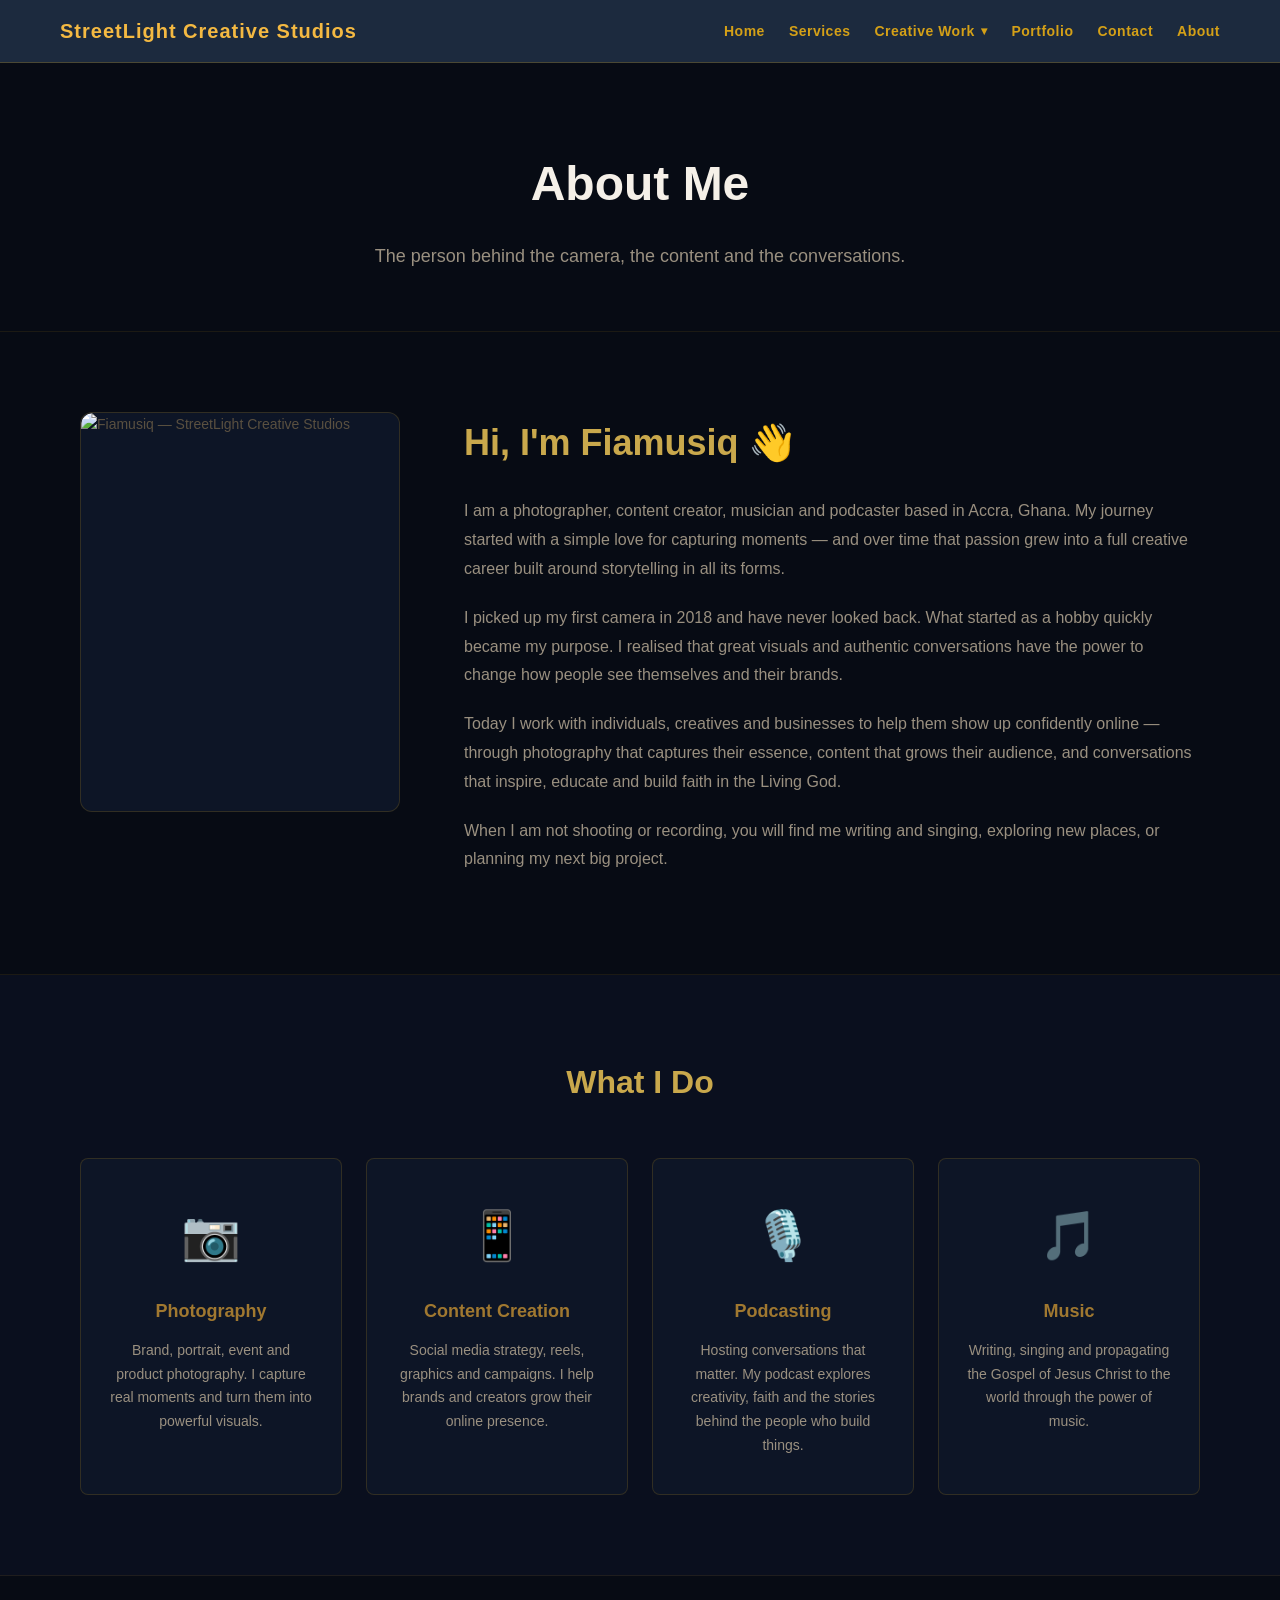
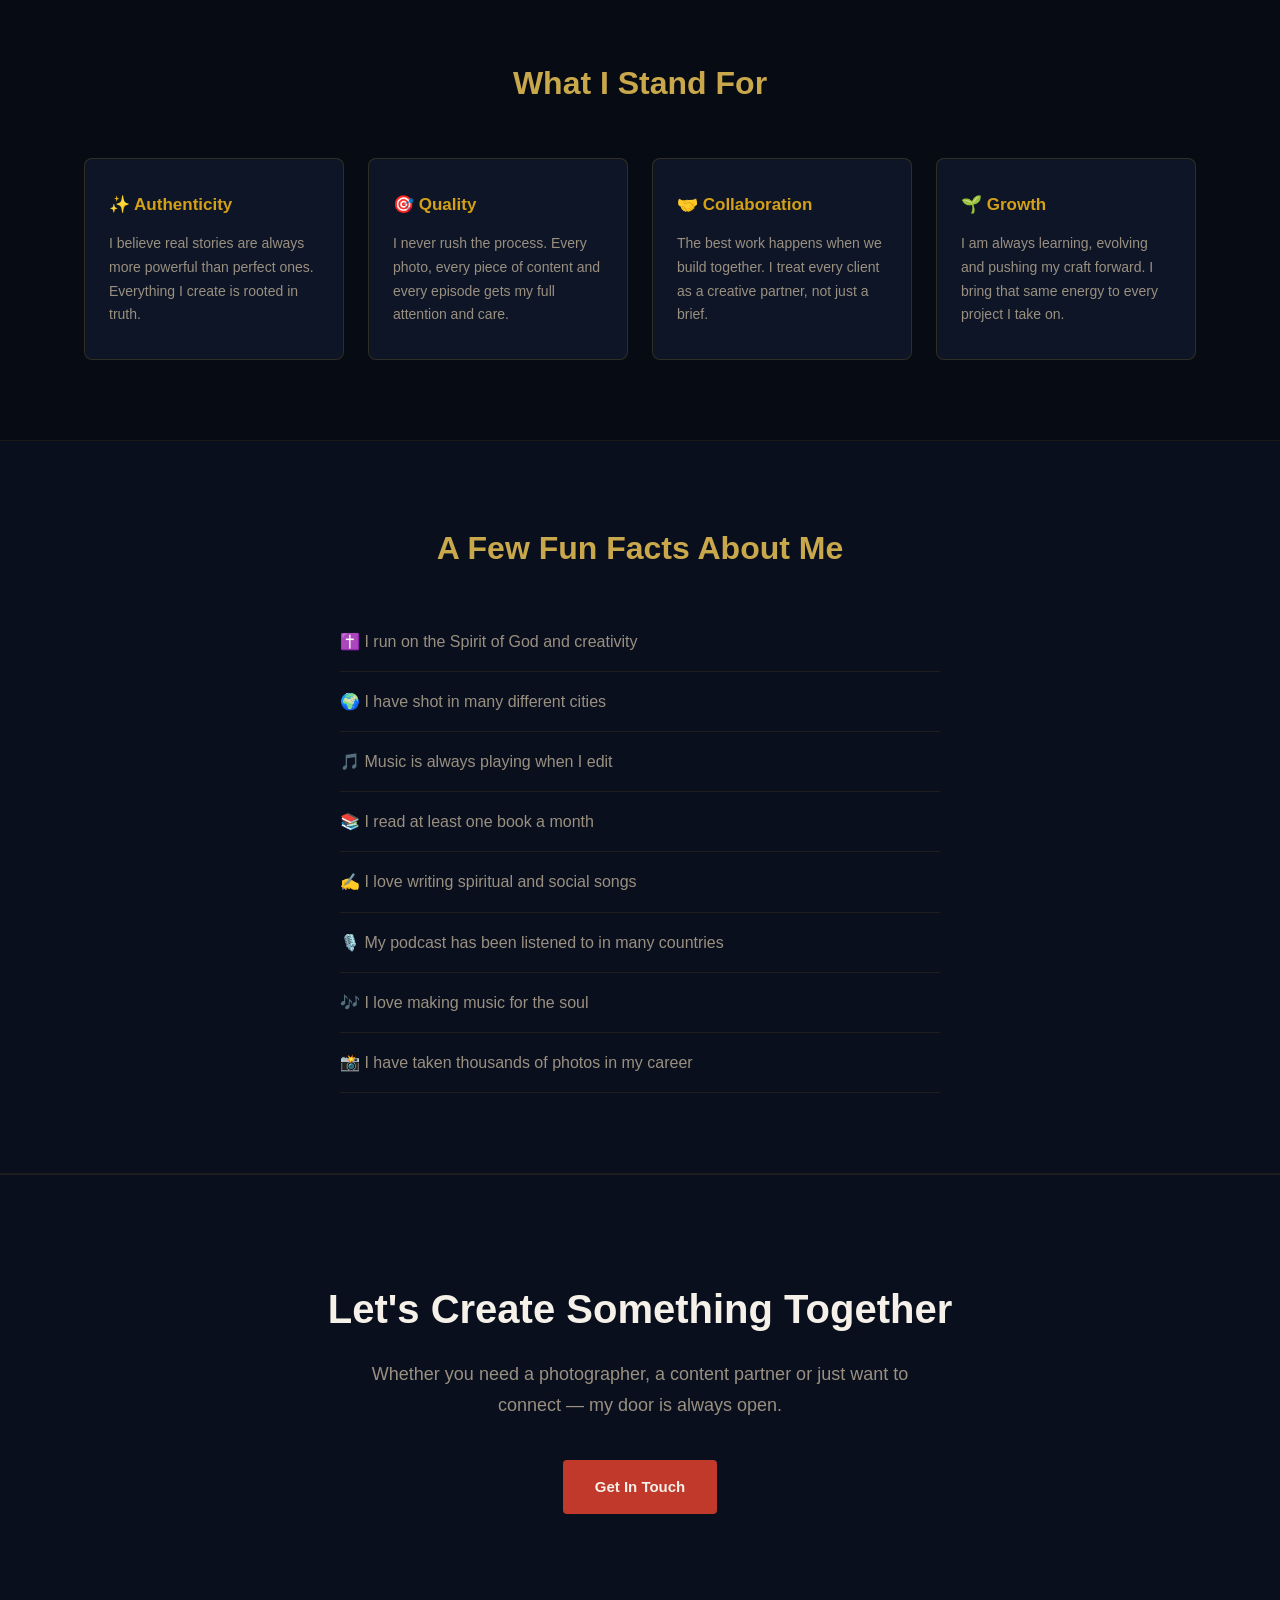
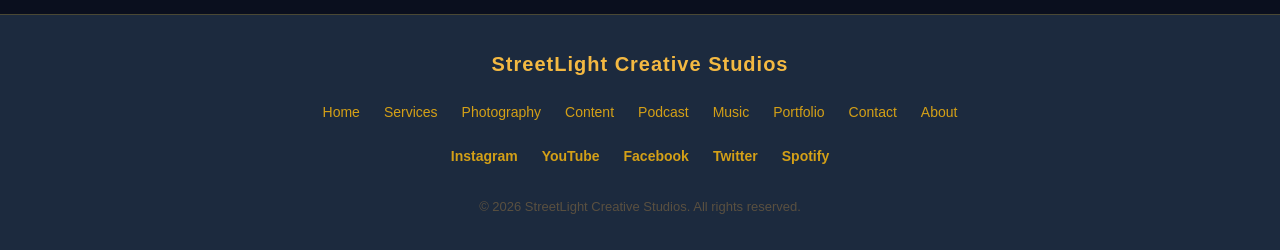
==== about.html @ d7579eda "Switch to text logo and fix footer size" ====
<!DOCTYPE html>
<html lang="en">

  <head>
    <meta charset="UTF-8">
    <meta name="viewport" content="width=device-width, initial-scale=1.0">
    <link rel="icon" type="image/x-icon" href="favicon.ico">

    <!-- PRIMARY SEO -->
    <title>About Fiamusiq | Photographer · Creator · Musician · Podcaster — Accra, Ghana</title>
    <meta name="description" content="Meet Fiamusiq — a photographer, content creator, musician and podcaster based in Accra, Ghana. Driven by faith, creativity and a passion for telling powerful stories through visuals and conversations.">
    <meta name="keywords" content="Fiamusiq, photographer Ghana, content creator Accra, Christian musician Ghana, podcaster Accra, about Fiamusiq, StreetLight Creative Studios">
    <meta name="author" content="StreetLight Creative Studios">
    <meta name="robots" content="index, follow">
    <link rel="canonical" href="https://theperfecteyestudios-blip.github.io/my-website/about.html">

    <!-- OPEN GRAPH -->
    <meta property="og:type" content="profile">
    <meta property="og:title" content="About Fiamusiq | Photographer · Creator · Musician · Podcaster">
    <meta property="og:description" content="Photographer, content creator, musician and podcaster based in Accra, Ghana. Driven by faith and a love for storytelling.">
    <meta property="og:image" content="https://theperfecteyestudios-blip.github.io/my-website/images/og-image.jpg">
    <meta property="og:url" content="https://theperfecteyestudios-blip.github.io/my-website/about.html">
    <meta property="og:site_name" content="StreetLight Creative Studios">

    <!-- TWITTER CARD -->
    <meta name="twitter:card" content="summary_large_image">
    <meta name="twitter:title" content="About Fiamusiq | Photographer · Creator · Musician · Podcaster">
    <meta name="twitter:description" content="Photographer, content creator, musician and podcaster based in Accra, Ghana.">
    <meta name="twitter:image" content="https://theperfecteyestudios-blip.github.io/my-website/images/og-image.jpg">

    <link rel="stylesheet" href="css/style.css">
  </head>

  <body>

    <!-- NAVBAR -->
    <nav class="navbar">
      <div class="nav-logo">
  <a href="index.html">StreetLight Creative Studios</a>
      </div>
      <ul class="nav-links">
        <li><a href="index.html">Home</a></li>
        <li><a href="services.html">Services</a></li>

        <!-- DROPDOWN -->
        <li class="dropdown">
          <button class="dropdown-toggle">Creative Work</button>
          <ul class="dropdown-menu">
            <li><a href="photography.html">Photography</a></li>
            <li><a href="content.html">Content</a></li>
            <li><a href="podcast.html">Podcast</a></li>
            <li><a href="music.html">Music</a></li>
          </ul>
        </li>

        <li><a href="portfolio.html">Portfolio</a></li>
        <li><a href="contact.html">Contact</a></li>
        <li><a href="about.html">About</a></li>
      </ul>
    </nav>

    <!-- PAGE HEADER -->
    <section class="page-header">
      <h1>About Me</h1>
      <p>The person behind the camera, the content and the conversations.</p>
    </section>

    <!-- MY STORY -->
    <section class="about-story">
      <div class="about-image">
        <img src="images/profile.jpg" alt="Fiamusiq — StreetLight Creative Studios">
      </div>
      <div class="about-text">
        <h2>Hi, I'm Fiamusiq 👋</h2>
        <p>I am a photographer, content creator, musician and podcaster based in Accra, Ghana. My journey started with a simple love for capturing moments — and over time that passion grew into a full creative career built around storytelling in all its forms.</p>
        <p>I picked up my first camera in 2018 and have never looked back. What started as a hobby quickly became my purpose. I realised that great visuals and authentic conversations have the power to change how people see themselves and their brands.</p>
        <p>Today I work with individuals, creatives and businesses to help them show up confidently online — through photography that captures their essence, content that grows their audience, and conversations that inspire, educate and build faith in the Living God.</p>
        <p>When I am not shooting or recording, you will find me writing and singing, exploring new places, or planning my next big project.</p>
      </div>
    </section>

    <!-- WHAT I DO -->
    <section class="about-skills">
      <h2>What I Do</h2>
      <div class="skills-grid">

        <div class="skill-card">
          <div class="skill-icon">📷</div>
          <h3>Photography</h3>
          <p>Brand, portrait, event and product photography. I capture real moments and turn them into powerful visuals.</p>
        </div>

        <div class="skill-card">
          <div class="skill-icon">📱</div>
          <h3>Content Creation</h3>
          <p>Social media strategy, reels, graphics and campaigns. I help brands and creators grow their online presence.</p>
        </div>

        <div class="skill-card">
          <div class="skill-icon">🎙️</div>
          <h3>Podcasting</h3>
          <p>Hosting conversations that matter. My podcast explores creativity, faith and the stories behind the people who build things.</p>
        </div>

        <div class="skill-card">
          <div class="skill-icon">🎵</div>
          <h3>Music</h3>
          <p>Writing, singing and propagating the Gospel of Jesus Christ to the world through the power of music.</p>
        </div>

      </div>
    </section>

    <!-- MY VALUES -->
    <section class="about-values">
      <h2>What I Stand For</h2>
      <div class="values-grid">

        <div class="value-card">
          <h3>✨ Authenticity</h3>
          <p>I believe real stories are always more powerful than perfect ones. Everything I create is rooted in truth.</p>
        </div>

        <div class="value-card">
          <h3>🎯 Quality</h3>
          <p>I never rush the process. Every photo, every piece of content and every episode gets my full attention and care.</p>
        </div>

        <div class="value-card">
          <h3>🤝 Collaboration</h3>
          <p>The best work happens when we build together. I treat every client as a creative partner, not just a brief.</p>
        </div>

        <div class="value-card">
          <h3>🌱 Growth</h3>
          <p>I am always learning, evolving and pushing my craft forward. I bring that same energy to every project I take on.</p>
        </div>

      </div>
    </section>

    <!-- FUN FACTS -->
    <section class="fun-facts">
      <h2>A Few Fun Facts About Me</h2>
      <ul class="facts-list">
        <li>✝️ I run on the Spirit of God and creativity</li>
        <li>🌍 I have shot in many different cities</li>
        <li>🎵 Music is always playing when I edit</li>
        <li>📚 I read at least one book a month</li>
        <li>✍️ I love writing spiritual and social songs</li>
        <li>🎙️ My podcast has been listened to in many countries</li>
        <li>🎶 I love making music for the soul</li>
        <li>📸 I have taken thousands of photos in my career</li>
      </ul>
    </section>

    <!-- CALL TO ACTION -->
    <section class="cta-section">
      <h2>Let's Create Something Together</h2>
      <p>Whether you need a photographer, a content partner or just want to connect — my door is always open.</p>
      <a href="contact.html" class="btn">Get In Touch</a>
    </section>

    <!-- FOOTER -->
    <footer class="footer">
     <div class="footer-logo">
  StreetLight Creative Studios
     </div>
      <div class="footer-links">
        <a href="index.html">Home</a>
        <a href="services.html">Services</a>
        <a href="photography.html">Photography</a>
        <a href="content.html">Content</a>
        <a href="podcast.html">Podcast</a>
        <a href="music.html">Music</a>
        <a href="portfolio.html">Portfolio</a>
        <a href="contact.html">Contact</a>
        <a href="about.html">About</a>
      </div>
      <div class="social-links">
        <a href="#">Instagram</a>
        <a href="#">YouTube</a>
        <a href="#">Facebook</a>
        <a href="#">Twitter</a>
        <a href="#">Spotify</a>
      </div>
      <p>© 2026 StreetLight Creative Studios. All rights reserved.</p>
    </footer>

    <script src="js/script.js"></script>

  </body>

</html>
---- css/style.css ----
/* ================================
   GLOBAL RESET & BASE STYLES
================================ */

* {
  margin: 0;
  padding: 0;
  box-sizing: border-box;
}

html {
  scroll-behavior: smooth;
}

body {
  background-color: #070b14;
  color: #f5f0e8;
  font-family: 'Segoe UI', Tahoma, Geneva, Verdana, sans-serif;
  line-height: 1.7;
}

a {
  text-decoration: none;
  color: inherit;
}

ul {
  list-style: none;
}

img {
  max-width: 100%;
  display: block;
}


/* ================================
   BUTTONS
================================ */

.btn {
  display: inline-block;
  background-color: #c0392b;
  color: #f5f0e8;
  padding: 14px 32px;
  border-radius: 4px;
  font-weight: 700;
  font-size: 15px;
  border: none;
  cursor: pointer;
  transition: background-color 0.3s ease, transform 0.2s ease;
}

.btn:hover {
  background-color: #a93226;
  transform: translateY(-2px);
}

.btn-small {
  display: inline-block;
  color: #d4a017;
  font-weight: 600;
  font-size: 14px;
  border-bottom: 1px solid #d4a017;
  padding-bottom: 2px;
  transition: color 0.3s ease;
}

.btn-small:hover {
  color: #8b6914;
}


/* ================================
   NAVBAR
   — lighter background so logo
     with white bg is less jarring
     until transparent version ready
================================ */

.navbar {
  display: flex;
  justify-content: space-between;
  align-items: center;
  padding: 14px 60px;
  background-color: #1c2a3e;
  border-bottom: 1px solid rgba(212, 160, 23, 0.25);
  position: sticky;
  top: 0;
  z-index: 100;
}

.nav-logo {
  flex-shrink: 0;
}

.nav-logo a {
  display: flex;
  align-items: center;
  font-size: 20px;
  font-weight: 800;
  color: #f4b942;
  letter-spacing: 1px;
  white-space: nowrap;
}

.nav-logo img {
  height: 48px;
  width: auto;
  max-width: 200px;
  display: block;
  object-fit: contain;
}

.nav-links {
  display: flex;
  align-items: center;
  gap: 24px;
  margin-left: auto;
  list-style: none;
}

.nav-links > li > a {
  font-size: 14px;
  color: #d4a017;
  font-weight: 700;
  letter-spacing: 0.5px;
  transition: color 0.3s ease;
  white-space: nowrap;
}

.nav-links > li > a:hover {
  color: #f4b942;
}


/* ================================
   DROPDOWN MENU
================================ */

.dropdown {
  position: relative;
}

.dropdown-toggle {
  font-size: 14px;
  color: #d4a017;
  font-weight: 700;
  letter-spacing: 0.5px;
  cursor: pointer;
  transition: color 0.3s ease;
  display: flex;
  align-items: center;
  gap: 6px;
  background: none;
  border: none;
  padding: 0;
  font-family: inherit;
  white-space: nowrap;
}

.dropdown-toggle::after {
  content: '▾';
  font-size: 12px;
  transition: transform 0.3s ease;
}

.dropdown:hover .dropdown-toggle,
.dropdown.open .dropdown-toggle {
  color: #f4b942;
}

.dropdown.open .dropdown-toggle::after {
  transform: rotate(180deg);
}

.dropdown-menu {
  display: none;
  position: absolute;
  top: calc(100% + 16px);
  left: 0;
  background-color: #1c2a3e;
  border: 1px solid rgba(212, 160, 23, 0.25);
  border-radius: 6px;
  min-width: 200px;
  padding: 8px 0;
  z-index: 200;
  box-shadow: 0 8px 32px rgba(0, 0, 0, 0.5);
}

.dropdown.open .dropdown-menu {
  display: block;
}

.dropdown-menu li a {
  display: block;
  padding: 12px 20px;
  font-size: 14px;
  color: #d4a017;
  font-weight: 500;
  transition: background-color 0.2s ease, color 0.2s ease;
  border-bottom: 1px solid rgba(212, 160, 23, 0.08);
}

.dropdown-menu li:last-child a {
  border-bottom: none;
}

.dropdown-menu li a:hover {
  background-color: rgba(212, 160, 23, 0.10);
  color: #f4b942;
}


/* ================================
   PAGE HEADER (inner pages)
================================ */

.page-header {
  background-color: #070b14;
  text-align: center;
  padding: 80px 80px 60px;
  border-bottom: 1px solid rgba(212, 160, 23, 0.10);
}

.page-header h1 {
  font-size: 48px;
  font-weight: 800;
  margin-bottom: 16px;
  color: #f5f0e8;
}

.page-header p {
  font-size: 18px;
  color: #9a9080;
  max-width: 600px;
  margin: 0 auto;
}


/* ================================
   HERO SECTION
================================ */

.hero {
  min-height: 90vh;
  display: flex;
  flex-direction: column;
  justify-content: center;
  align-items: center;
  text-align: center;
  padding: 80px;
  background-color: #070b14;
  background-image:
    linear-gradient(
      rgba(7, 11, 20, 0.35),
      rgba(7, 11, 20, 0.35)
    ),
    url('../images/hero-bg.jpg');
  background-size: cover;
  background-position: center center;
  background-repeat: no-repeat;
}

.hero h1 {
  font-size: 58px;
  font-weight: 800;
  line-height: 1.2;
  margin-bottom: 24px;
  max-width: 800px;
  color: #f5f0e8;
  text-shadow: 0 2px 12px rgba(0, 0, 0, 0.8),
               0 4px 24px rgba(0, 0, 0, 0.6);
}

.hero-sub {
  font-size: 18px;
  color: #8d7f5f;
  letter-spacing: 3px;
  margin-bottom: 16px;
  text-transform: uppercase;
  text-shadow: 0 2px 8px rgba(0, 0, 0, 0.9);
}

.hero-tagline {
  font-size: 15px;
  color: #f4b942;
  letter-spacing: 4px;
  text-transform: uppercase;
  margin-bottom: 32px;
  font-weight: 600;
  opacity: 0.85;
  text-shadow: 0 2px 8px rgba(0, 0, 0, 0.9);
}

/* ================================
   INTRO SECTION
================================ */

.intro {
  text-align: center;
  padding: 80px;
  max-width: 800px;
  margin: 0 auto;
}

.intro h2 {
  font-size: 36px;
  font-weight: 700;
  margin-bottom: 20px;
  color: #c9a84c;
}

.intro p {
  font-size: 18px;
  color: #9a9080;
  line-height: 1.8;
}


/* ================================
   SERVICES HIGHLIGHT
================================ */

.services-highlight {
  padding: 80px;
  background-color: #070b14;
}

.services-highlight h2 {
  font-size: 36px;
  font-weight: 700;
  text-align: center;
  margin-bottom: 48px;
  color: #c9a84c;
}

.cards {
  display: flex;
  gap: 24px;
  justify-content: center;
  flex-wrap: wrap;
}

.card {
  background-color: #0d1526;
  border: 1px solid rgba(212, 160, 23, 0.18);
  border-radius: 8px;
  padding: 36px 28px;
  flex: 1;
  min-width: 220px;
  max-width: 280px;
  transition: border-color 0.3s ease,
              background-color 0.3s ease,
              transform 0.3s ease;
}

.card:hover {
  border-color: rgba(212, 160, 23, 0.45);
  background-color: #111d35;
  transform: translateY(-4px);
}

.card h3 {
  font-size: 18px;
  font-weight: 700;
  margin-bottom: 14px;
  color: #d4a017;
}

.card p {
  color: #9a9080;
  font-size: 14px;
  margin-bottom: 20px;
  line-height: 1.7;
}

.card a {
  color: #d4a017;
  font-weight: 600;
  font-size: 14px;
  border-bottom: 1px solid #d4a017;
  transition: color 0.3s ease;
}

.card a:hover {
  color: #8b6914;
}


/* ================================
   PORTFOLIO TEASER (Homepage)
================================ */

.portfolio-teaser {
  padding: 80px;
  text-align: center;
  background-color: #070b14;
}

.portfolio-teaser h2 {
  font-size: 36px;
  font-weight: 700;
  margin-bottom: 16px;
  color: #c9a84c;
}

.portfolio-teaser p {
  color: #9a9080;
  margin-bottom: 40px;
}


/* ================================
   PHOTO GRID & PHOTO CARDS
================================ */

.photo-grid {
  display: flex;
  gap: 20px;
  justify-content: center;
  flex-wrap: wrap;
  margin-bottom: 40px;
}

.photo-card {
  flex: 1;
  min-width: 240px;
  max-width: 340px;
  overflow: hidden;
  border-radius: 8px;
  background-color: #0d1526;
  text-align: center;
}

.photo-card img {
  width: 100%;
  height: 280px;
  object-fit: cover;
  object-position: center 20%;
  border-radius: 8px;
  display: block;
  border: 1px solid rgba(212, 160, 23, 0.18);
  transition: transform 0.4s ease,
              opacity 0.3s ease,
              border-color 0.3s ease;
}

.photo-card img:hover {
  transform: scale(1.04);
  opacity: 0.88;
  border-color: rgba(212, 160, 23, 0.50);
  cursor: pointer;
}

.photo-card p {
  font-size: 13px;
  color: #9a9080;
  margin-top: 10px;
  margin-bottom: 0;
  padding: 0 8px 12px;
}

.photo-placeholder {
  background-color: #0d1526;
  border: 1px solid rgba(212, 160, 23, 0.18);
  border-radius: 8px;
  width: 100%;
  height: 280px;
  display: flex;
  align-items: center;
  justify-content: center;
  color: #5a5040;
  font-size: 14px;
}


/* ================================
   PODCAST TEASER (Homepage)
================================ */

.podcast-teaser {
  background-color: #070b14;
  text-align: center;
  padding: 80px;
  border-top: 1px solid rgba(212, 160, 23, 0.10);
  border-bottom: 1px solid rgba(212, 160, 23, 0.10);
}

.podcast-teaser h2 {
  font-size: 36px;
  font-weight: 700;
  margin-bottom: 16px;
  color: #c9a84c;
}

.podcast-teaser p {
  color: #9a9080;
  font-size: 18px;
  margin-bottom: 36px;
  max-width: 600px;
  margin-left: auto;
  margin-right: auto;
}


/* ================================
   SERVICES PAGE
================================ */

.service-block {
  display: flex;
  gap: 48px;
  align-items: flex-start;
  padding: 64px 80px;
  border-bottom: 1px solid rgba(212, 160, 23, 0.10);
  background-color: #070b14;
}

.service-icon {
  font-size: 64px;
  min-width: 80px;
}

.service-content h2 {
  font-size: 32px;
  font-weight: 700;
  margin-bottom: 16px;
  color: #c9a84c;
}

.service-content p {
  color: #9a9080;
  font-size: 16px;
  margin-bottom: 24px;
  max-width: 600px;
  line-height: 1.8;
}

.service-content h3 {
  font-size: 16px;
  font-weight: 700;
  color: #8b6914;
  margin-bottom: 12px;
  text-transform: uppercase;
  letter-spacing: 1px;
}

.service-content ul {
  list-style: none;
  margin-bottom: 32px;
}

.service-content ul li {
  color: #9a9080;
  padding: 8px 0;
  border-bottom: 1px solid rgba(212, 160, 23, 0.10);
  font-size: 15px;
}

.service-content ul li::before {
  content: "→ ";
  color: #d4a017;
}


/* ================================
   PORTFOLIO PAGE
================================ */

.portfolio-filter {
  display: flex;
  justify-content: center;
  gap: 16px;
  padding: 40px 80px;
  background-color: #070b14;
  border-bottom: 1px solid rgba(212, 160, 23, 0.10);
  flex-wrap: wrap;
}

.filter-btn {
  background: none;
  border: 1px solid rgba(212, 160, 23, 0.18);
  color: #9a9080;
  padding: 10px 24px;
  border-radius: 4px;
  cursor: pointer;
  font-size: 14px;
  font-weight: 500;
  transition: all 0.3s ease;
}

.filter-btn:hover,
.filter-btn.active {
  border-color: rgba(212, 160, 23, 0.45);
  color: #d4a017;
  background-color: rgba(212, 160, 23, 0.08);
}

.portfolio-section {
  padding: 64px 80px;
  border-bottom: 1px solid rgba(212, 160, 23, 0.10);
  background-color: #070b14;
}

.portfolio-section h2 {
  font-size: 28px;
  font-weight: 700;
  margin-bottom: 12px;
  color: #c9a84c;
}

.portfolio-section > p {
  color: #9a9080;
  margin-bottom: 36px;
}

.content-grid,
.video-grid {
  display: flex;
  gap: 28px;
  flex-wrap: wrap;
}

.content-card,
.video-card {
  flex: 1;
  min-width: 240px;
  background-color: #0d1526;
  border: 1px solid rgba(212, 160, 23, 0.18);
  border-radius: 8px;
  padding: 24px;
  transition: border-color 0.3s ease, background-color 0.3s ease;
}

.content-card:hover,
.video-card:hover {
  border-color: rgba(212, 160, 23, 0.45);
  background-color: #111d35;
}

.content-card img,
.video-card img {
  width: 100%;
  height: 200px;
  object-fit: cover;
  object-position: center;
  border-radius: 6px;
  display: block;
  cursor: pointer;
  transition: transform 0.4s ease, opacity 0.4s ease;
}

.content-card img:hover,
.video-card img:hover {
  transform: scale(1.03);
  opacity: 0.85;
}

.content-card h3,
.video-card h3 {
  font-size: 18px;
  font-weight: 700;
  margin: 16px 0 8px;
  color: #d4a017;
}

.content-card p,
.video-card p {
  color: #9a9080;
  font-size: 14px;
}


/* ================================
   PODCAST PAGE
================================ */

.podcast-header {
  display: flex;
  align-items: center;
  gap: 48px;
  text-align: left;
  padding: 80px;
  background-color: #070b14;
}

.podcast-cover {
  background-color: #0d1526;
  border: 1px solid rgba(212, 160, 23, 0.18);
  border-radius: 12px;
  width: 200px;
  height: 200px;
  min-width: 200px;
  display: flex;
  align-items: center;
  justify-content: center;
  color: #5a5040;
  font-size: 13px;
  overflow: hidden;
}

.podcast-cover img {
  width: 100%;
  height: 100%;
  object-fit: cover;
  border-radius: 12px;
  display: block;
}

.podcast-header-text h1 {
  font-size: 42px;
  font-weight: 800;
  margin-bottom: 12px;
  color: #f5f0e8;
}

.podcast-meta {
  color: #8b6914;
  font-size: 14px;
  margin-bottom: 28px;
}

.about-show {
  padding: 64px 80px;
  border-bottom: 1px solid rgba(212, 160, 23, 0.10);
  background-color: #070b14;
}

.about-show h2 {
  font-size: 28px;
  font-weight: 700;
  margin-bottom: 20px;
  color: #c9a84c;
}

.about-show p {
  color: #9a9080;
  font-size: 16px;
  line-height: 1.8;
  margin-bottom: 16px;
  max-width: 800px;
}

.episodes-section {
  padding: 64px 80px;
  border-bottom: 1px solid rgba(212, 160, 23, 0.10);
  background-color: #070b14;
}

.episodes-section h2 {
  font-size: 28px;
  font-weight: 700;
  margin-bottom: 36px;
  color: #c9a84c;
}

.episode-card {
  display: flex;
  gap: 32px;
  align-items: flex-start;
  padding: 32px 0;
  border-bottom: 1px solid rgba(212, 160, 23, 0.10);
}

.episode-number {
  font-size: 13px;
  font-weight: 700;
  color: #d4a017;
  letter-spacing: 2px;
  min-width: 48px;
  padding-top: 4px;
}

.episode-info h3 {
  font-size: 20px;
  font-weight: 700;
  margin-bottom: 10px;
  color: #f5f0e8;
}

.episode-info p {
  color: #9a9080;
  font-size: 15px;
  margin-bottom: 16px;
  max-width: 600px;
}

.episode-meta {
  display: flex;
  gap: 24px;
  margin-bottom: 16px;
  flex-wrap: wrap;
}

.episode-meta span {
  font-size: 13px;
  color: #9a9080;
}

.listen-section {
  padding: 64px 80px;
  text-align: center;
  border-bottom: 1px solid rgba(212, 160, 23, 0.10);
  background-color: #070b14;
}

.listen-section h2 {
  font-size: 28px;
  font-weight: 700;
  margin-bottom: 12px;
  color: #c9a84c;
}

.listen-section p {
  color: #9a9080;
  margin-bottom: 36px;
}

.platform-links {
  display: flex;
  justify-content: center;
  gap: 16px;
  flex-wrap: wrap;
}

.platform-btn {
  display: inline-block;
  border: 1px solid rgba(212, 160, 23, 0.18);
  color: #f5f0e8;
  padding: 12px 24px;
  border-radius: 4px;
  font-size: 14px;
  font-weight: 600;
  transition: all 0.3s ease;
}

.platform-btn:hover {
  border-color: rgba(212, 160, 23, 0.45);
  color: #d4a017;
  background-color: rgba(212, 160, 23, 0.08);
}

.guest-cta {
  text-align: center;
  padding: 80px;
  background-color: #070b14;
}

.guest-cta h2 {
  font-size: 32px;
  font-weight: 700;
  margin-bottom: 16px;
  color: #c9a84c;
}

.guest-cta p {
  color: #9a9080;
  font-size: 17px;
  max-width: 600px;
  margin: 0 auto 36px;
}


/* ================================
   ABOUT PAGE
================================ */

.about-story {
  display: flex;
  gap: 64px;
  align-items: flex-start;
  padding: 80px;
  border-bottom: 1px solid rgba(212, 160, 23, 0.10);
  background-color: #070b14;
}

.about-image {
  background-color: #0d1526;
  border: 1px solid rgba(212, 160, 23, 0.18);
  border-radius: 12px;
  width: 320px;
  min-width: 320px;
  height: 400px;
  display: flex;
  align-items: center;
  justify-content: center;
  color: #5a5040;
  font-size: 14px;
  overflow: hidden;
}

.about-image img {
  width: 100%;
  height: 100%;
  object-fit: cover;
  object-position: center top;
  border-radius: 12px;
  display: block;
}

.about-text h2 {
  font-size: 36px;
  font-weight: 700;
  margin-bottom: 24px;
  color: #c9a84c;
}

.about-text p {
  color: #9a9080;
  font-size: 16px;
  line-height: 1.8;
  margin-bottom: 20px;
}

.about-skills {
  padding: 80px;
  background-color: #0a0f1e;
  border-bottom: 1px solid rgba(212, 160, 23, 0.10);
}

.about-skills h2 {
  font-size: 32px;
  font-weight: 700;
  text-align: center;
  margin-bottom: 48px;
  color: #c9a84c;
}

.skills-grid {
  display: flex;
  gap: 24px;
  justify-content: center;
  flex-wrap: wrap;
}

.skill-card {
  background-color: #0d1526;
  border: 1px solid rgba(212, 160, 23, 0.18);
  border-radius: 8px;
  padding: 36px 28px;
  flex: 1;
  min-width: 220px;
  max-width: 280px;
  text-align: center;
  transition: border-color 0.3s ease, background-color 0.3s ease;
}

.skill-card:hover {
  border-color: rgba(212, 160, 23, 0.45);
  background-color: #111d35;
}

.skill-icon {
  font-size: 48px;
  margin-bottom: 20px;
}

.skill-card h3 {
  font-size: 18px;
  font-weight: 700;
  margin-bottom: 12px;
  color: #a07830;
}

.skill-card p {
  color: #9a9080;
  font-size: 14px;
  line-height: 1.7;
}

.about-values {
  padding: 80px;
  border-bottom: 1px solid rgba(212, 160, 23, 0.10);
  background-color: #070b14;
}

.about-values h2 {
  font-size: 32px;
  font-weight: 700;
  text-align: center;
  margin-bottom: 48px;
  color: #c9a84c;
}

.values-grid {
  display: flex;
  gap: 24px;
  justify-content: center;
  flex-wrap: wrap;
}

.value-card {
  background-color: #0d1526;
  border: 1px solid rgba(212, 160, 23, 0.18);
  border-radius: 8px;
  padding: 32px 24px;
  flex: 1;
  min-width: 200px;
  max-width: 260px;
  transition: border-color 0.3s ease, background-color 0.3s ease;
}

.value-card:hover {
  border-color: rgba(212, 160, 23, 0.45);
  background-color: #111d35;
}

.value-card h3 {
  font-size: 17px;
  font-weight: 700;
  margin-bottom: 12px;
  color: #d4a017;
}

.value-card p {
  color: #9a9080;
  font-size: 14px;
  line-height: 1.7;
}

.fun-facts {
  padding: 80px;
  background-color: #0a0f1e;
  border-bottom: 1px solid rgba(212, 160, 23, 0.10);
}

.fun-facts h2 {
  font-size: 32px;
  font-weight: 700;
  margin-bottom: 36px;
  text-align: center;
  color: #c9a84c;
}

.facts-list {
  list-style: none;
  max-width: 600px;
  margin: 0 auto;
}

.facts-list li {
  padding: 16px 0;
  border-bottom: 1px solid rgba(212, 160, 23, 0.10);
  font-size: 16px;
  color: #9a9080;
}


/* ================================
   CONTACT PAGE
================================ */

.contact-wrapper {
  display: flex;
  gap: 64px;
  padding: 80px;
  border-bottom: 1px solid rgba(212, 160, 23, 0.10);
  align-items: flex-start;
  background-color: #070b14;
}

.contact-form {
  flex: 1.5;
}

.contact-form h2 {
  font-size: 28px;
  font-weight: 700;
  margin-bottom: 36px;
  color: #c9a84c;
}

.form-group {
  margin-bottom: 24px;
}

.form-group label {
  display: block;
  font-size: 14px;
  font-weight: 600;
  color: #8b6914;
  margin-bottom: 8px;
  text-transform: uppercase;
  letter-spacing: 0.5px;
}

.form-group input,
.form-group select,
.form-group textarea {
  width: 100%;
  background-color: #0d1526;
  border: 1px solid rgba(212, 160, 23, 0.18);
  color: #f5f0e8;
  padding: 14px 16px;
  border-radius: 4px;
  font-size: 15px;
  font-family: inherit;
  transition: border-color 0.3s ease;
  outline: none;
}

.form-group input:focus,
.form-group select:focus,
.form-group textarea:focus {
  border-color: rgba(212, 160, 23, 0.45);
}

.form-group select option {
  background-color: #0d1526;
  color: #f5f0e8;
}

.form-group input::placeholder,
.form-group textarea::placeholder {
  color: #5a5040;
}

.contact-details {
  flex: 1;
}

.contact-details h2 {
  font-size: 28px;
  font-weight: 700;
  margin-bottom: 36px;
  color: #c9a84c;
}

.contact-item {
  display: flex;
  gap: 20px;
  align-items: flex-start;
  margin-bottom: 32px;
}

.contact-icon {
  font-size: 28px;
  min-width: 36px;
}

.contact-item h3 {
  font-size: 16px;
  font-weight: 700;
  margin-bottom: 6px;
  color: #a07830;
}

.contact-item p {
  color: #9a9080;
  font-size: 15px;
}

.availability {
  display: flex;
  align-items: center;
  gap: 12px;
  background-color: #0d1526;
  border: 1px solid rgba(212, 160, 23, 0.18);
  border-radius: 4px;
  padding: 16px 20px;
  margin-top: 16px;
}

.availability-dot {
  width: 10px;
  height: 10px;
  background-color: #22c55e;
  border-radius: 50%;
  animation: pulse 2s infinite;
  flex-shrink: 0;
}

@keyframes pulse {
  0%   { opacity: 1; transform: scale(1);   }
  50%  { opacity: 0.5; transform: scale(1.3); }
  100% { opacity: 1; transform: scale(1);   }
}

.availability p {
  font-size: 14px;
  color: #22c55e;
  font-weight: 600;
}

.faq-section {
  padding: 80px;
  background-color: #070b14;
}

.faq-section h2 {
  font-size: 32px;
  font-weight: 700;
  margin-bottom: 40px;
  text-align: center;
  color: #c9a84c;
}

.faq-item {
  border-bottom: 1px solid rgba(212, 160, 23, 0.10);
  padding: 28px 0;
  max-width: 800px;
  margin: 0 auto;
}

.faq-item h3 {
  font-size: 18px;
  font-weight: 700;
  margin-bottom: 12px;
  color: #f5f0e8;
}

.faq-item p {
  color: #9a9080;
  font-size: 15px;
  line-height: 1.8;
}


/* ================================
   CTA SECTION (shared)
================================ */

.cta-section {
  text-align: center;
  padding: 100px 80px;
  background-color: #0a0f1e;
  border-top: 1px solid rgba(212, 160, 23, 0.10);
}

.cta-section h2 {
  font-size: 40px;
  font-weight: 800;
  margin-bottom: 16px;
  color: #f5f0e8;
}

.cta-section p {
  color: #9a9080;
  font-size: 18px;
  margin-bottom: 40px;
  max-width: 600px;
  margin-left: auto;
  margin-right: auto;
}


/* ================================
   FOOTER
   — lighter background to match
     navbar so logo is visible
================================ */

.footer {
  background-color: #1c2a3e;
  border-top: 1px solid rgba(212, 160, 23, 0.25);
  text-align: center;
  padding: 32px 80px;
}

.footer-logo {
  font-size: 20px;
  font-weight: 800;
  color: #f4b942;
  letter-spacing: 1px;
  margin-bottom: 20px;
}

.footer-logo img {
  height: 70px;
  width: auto;
  max-width: 260px;
  display: block;
  margin: 0 auto 28px;
  object-fit: contain;
}

.footer-links {
  display: flex;
  justify-content: center;
  gap: 24px;
  margin-bottom: 20px;
  flex-wrap: wrap;
}

.footer-links a {
  font-size: 14px;
  color: #d4a017;
  transition: color 0.3s ease;
}

.footer-links a:hover {
  color: #f4b942;
}

.social-links {
  display: flex;
  justify-content: center;
  gap: 24px;
  margin-bottom: 28px;
  flex-wrap: wrap;
}

.social-links a {
  font-size: 14px;
  color: #d4a017;
  font-weight: 600;
  transition: color 0.3s ease;
}

.social-links a:hover {
  color: #f4b942;
}

.footer p:last-child {
  font-size: 13px;
  color: #5a5040;
}


/* ================================
   MOBILE MENU
================================ */

.hamburger {
  display: none;
  background: none;
  border: 1px solid rgba(212, 160, 23, 0.35);
  color: #f5f0e8;
  font-size: 22px;
  padding: 8px 14px;
  cursor: pointer;
  border-radius: 4px;
  transition: border-color 0.3s ease;
  flex-shrink: 0;
}

.hamburger:hover {
  border-color: rgba(212, 160, 23, 0.70);
  color: #f4b942;
}

.active-link {
  color: #f4b942 !important;
}

@media (max-width: 968px) {

  .hamburger {
    display: block;
  }

  .navbar {
    padding: 12px 12px;
    position: relative;
  }

  .nav-logo img {
  height: 72px;        /* bigger, more visible */
  max-width: 220px;    /* keeps it from stretching too far */
}

  .nav-links {
    display: none;
    flex-direction: column;
    align-items: flex-start;
    position: absolute;
    top: 72px;
    left: 0;
    width: 100%;
    background-color: #1c2a3e;
    border-bottom: 1px solid rgba(212, 160, 23, 0.25);
    padding: 20px 32px;
    gap: 4px;
    z-index: 99;
    margin-left: 0;
  }

  .nav-links.nav-open {
    display: flex;
  }

  .nav-links > li > a,
  .dropdown-toggle {
    padding: 10px 0;
    font-size: 15px;
    display: block;
    width: 100%;
  }

  .dropdown-menu {
    position: static;
    box-shadow: none;
    border: none;
    border-left: 2px solid rgba(212, 160, 23, 0.25);
    padding: 4px 0 4px 16px;
    margin-top: 4px;
    background-color: transparent;
    display: none;
  }

  .dropdown.open .dropdown-menu {
    display: block;
  }

  .dropdown-menu li a {
    padding: 8px 0;
    border-bottom: none;
    font-size: 14px;
  }

  .hero h1       { font-size: 36px; }
  .hero          { padding: 60px 32px; }
  .cards         { flex-direction: column; align-items: center; }

  .service-block,
  .about-story,
  .contact-wrapper,
  .podcast-header {
    flex-direction: column;
    padding: 48px 32px;
  }

  .about-image {
    width: 100%;
    min-width: unset;
    height: 320px;
  }

  .skills-grid,
  .values-grid     { flex-direction: column; align-items: center; }
  .content-grid,
  .video-grid      { flex-direction: column; }
  .platform-links  { flex-direction: column; align-items: center; }
  .photo-grid      { flex-direction: column; align-items: center; }
  .page-header     { padding: 60px 32px; }

  .photo-card {
    width: 100%;
    max-width: 100%;
  }

  .portfolio-filter,
  .portfolio-section,
  .episodes-section,
  .listen-section,
  .about-skills,
  .about-values,
  .fun-facts,
  .faq-section,
  .intro,
  .podcast-teaser,
  .portfolio-teaser,
  .guest-cta,
  .cta-section,
  .services-highlight,
  .footer          { padding: 48px 32px; }

}


/* ================================
   BACK TO TOP BUTTON
================================ */

.back-to-top {
  position: fixed;
  bottom: 36px;
  right: 36px;
  width: 44px;
  height: 44px;
  background-color: #c0392b;
  color: #f5f0e8;
  border: none;
  border-radius: 4px;
  font-size: 20px;
  font-weight: 700;
  cursor: pointer;
  opacity: 0;
  visibility: hidden;
  transition: opacity 0.3s ease,
              background-color 0.3s ease,
              transform 0.2s ease;
  z-index: 999;
}

.back-to-top:hover {
  background-color: #a93226;
  transform: translateY(-3px);
}


/* ================================
   WHATSAPP FLOATING BUTTON
================================ */

.whatsapp-btn {
  position: fixed;
  bottom: 92px;
  right: 36px;
  width: 52px;
  height: 52px;
  background-color: #25d366;
  border-radius: 50%;
  display: flex;
  align-items: center;
  justify-content: center;
  z-index: 999;
  box-shadow: 0 4px 16px rgba(37, 211, 102, 0.35);
  opacity: 0;
  visibility: hidden;
  transition: opacity 0.3s ease,
              visibility 0.3s ease,
              transform 0.2s ease,
              box-shadow 0.2s ease;
}

.whatsapp-btn:hover {
  transform: translateY(-3px) scale(1.05);
  box-shadow: 0 6px 24px rgba(37, 211, 102, 0.5);
}

.whatsapp-btn svg {
  fill: #ffffff;
}


/* ================================
   NOTIFICATION BOX
================================ */

.notification-box {
  padding: 16px 20px;
  border-radius: 4px;
  margin-bottom: 20px;
  font-size: 15px;
  font-weight: 500;
  opacity: 0;
  transition: opacity 0.4s ease;
}

.notification-success {
  background-color: rgba(34, 197, 94, 0.12);
  border: 1px solid #22c55e;
  color: #22c55e;
}

.notification-error {
  background-color: rgba(192, 57, 43, 0.12);
  border: 1px solid #c0392b;
  color: #c0392b;
}


/* ================================
   LIGHTBOX — PHOTO & VIDEO VIEWER
================================ */

.lightbox-overlay {
  position: fixed;
  top: 0;
  left: 0;
  width: 100%;
  height: 100%;
  background: rgba(0, 0, 0, 0.95);
  z-index: 9999;
  display: flex;
  align-items: center;
  justify-content: center;
  opacity: 0;
  visibility: hidden;
  transition: opacity 0.3s ease, visibility 0.3s ease;
}

.lightbox-overlay.active {
  opacity: 1;
  visibility: visible;
}

.lightbox-content {
  position: relative;
  max-width: 90vw;
  max-height: 90vh;
  display: flex;
  align-items: center;
  justify-content: center;
}

.lightbox-content img {
  max-width: 90vw;
  max-height: 85vh;
  width: auto;
  height: auto;
  border-radius: 8px;
  object-fit: contain;
  box-shadow: 0 20px 60px rgba(0, 0, 0, 0.8);
}

.lightbox-content video {
  max-width: 90vw;
  max-height: 85vh;
  width: auto;
  height: auto;
  border-radius: 8px;
  box-shadow: 0 20px 60px rgba(0, 0, 0, 0.8);
}

.lightbox-content iframe {
  width: 80vw;
  height: 45vw;
  max-height: 80vh;
  border-radius: 8px;
  border: none;
  box-shadow: 0 20px 60px rgba(0, 0, 0, 0.8);
}

.lightbox-close {
  position: fixed;
  top: 24px;
  right: 32px;
  font-size: 36px;
  color: #f5f0e8;
  cursor: pointer;
  background: none;
  border: none;
  line-height: 1;
  transition: color 0.2s ease, transform 0.2s ease;
  z-index: 10000;
}

.lightbox-close:hover {
  color: #f4b942;
  transform: scale(1.2);
}

.lightbox-caption {
  position: fixed;
  bottom: 24px;
  left: 50%;
  transform: translateX(-50%);
  font-size: 14px;
  color: #9a9080;
  text-align: center;
  letter-spacing: 0.5px;
}

.lightbox-nav {
  position: fixed;
  top: 50%;
  transform: translateY(-50%);
  background: rgba(26, 37, 64, 0.85);
  border: 1px solid rgba(212, 160, 23, 0.35);
  color: #f5f0e8;
  font-size: 24px;
  width: 48px;
  height: 48px;
  border-radius: 50%;
  cursor: pointer;
  display: flex;
  align-items: center;
  justify-content: center;
  transition: background 0.2s ease,
              border-color 0.2s ease,
              color 0.2s ease;
  z-index: 10000;
}

.lightbox-nav:hover {
  background: rgba(212, 160, 23, 0.15);
  border-color: rgba(212, 160, 23, 0.60);
  color: #f4b942;
}

.lightbox-prev { left: 20px; }
.lightbox-next { right: 20px; }


/* ================================
   PREMIUM PLACEHOLDERS
================================ */

.content-placeholder {
  background: linear-gradient(
    135deg,
    #0d1526 0%,
    #111d35 50%,
    #0d1526 100%
  );
  border: 1px dashed rgba(212, 160, 23, 0.30);
  border-radius: 8px;
  height: 200px;
  display: flex;
  flex-direction: column;
  align-items: center;
  justify-content: center;
  gap: 10px;
  color: #8b6914;
  font-size: 13px;
  letter-spacing: 1px;
  text-transform: uppercase;
  font-weight: 600;
  transition: border-color 0.3s ease, background 0.3s ease;
  cursor: default;
}

.content-placeholder:hover {
  border-color: rgba(212, 160, 23, 0.50);
  background: linear-gradient(
    135deg,
    #111d35 0%,
    #162040 50%,
    #111d35 100%
  );
}

.content-placeholder .placeholder-icon {
  font-size: 32px;
  opacity: 0.6;
}

.content-placeholder .placeholder-text {
  font-size: 11px;
  color: #5a5040;
  letter-spacing: 0.5px;
  text-transform: none;
}

.about-image .content-placeholder {
  height: 100%;
  border-radius: 12px;
}

.video-placeholder {
  background: linear-gradient(
    135deg,
    #0d1526 0%,
    #111d35 50%,
    #0d1526 100%
  );
  border: 1px dashed rgba(212, 160, 23, 0.30);
  border-radius: 8px;
  height: 180px;
  display: flex;
  flex-direction: column;
  align-items: center;
  justify-content: center;
  gap: 10px;
  color: #8b6914;
  font-size: 13px;
  letter-spacing: 1px;
  text-transform: uppercase;
  font-weight: 600;
  cursor: pointer;
  transition: border-color 0.3s ease, background 0.3s ease;
}

.video-placeholder:hover {
  border-color: rgba(212, 160, 23, 0.55);
  background: linear-gradient(
    135deg,
    #111d35 0%,
    #162040 50%,
    #111d35 100%
  );
}

.video-placeholder .placeholder-icon {
  font-size: 36px;
  opacity: 0.7;
}

.video-placeholder .placeholder-text {
  font-size: 11px;
  color: #5a5040;
  letter-spacing: 0.5px;
  text-transform: none;
}

/* ================================
   CONTACT PAGE — WHATSAPP BUTTON
================================ */

.btn-whatsapp {
  margin-top: 10px;
  display: inline-block;
}
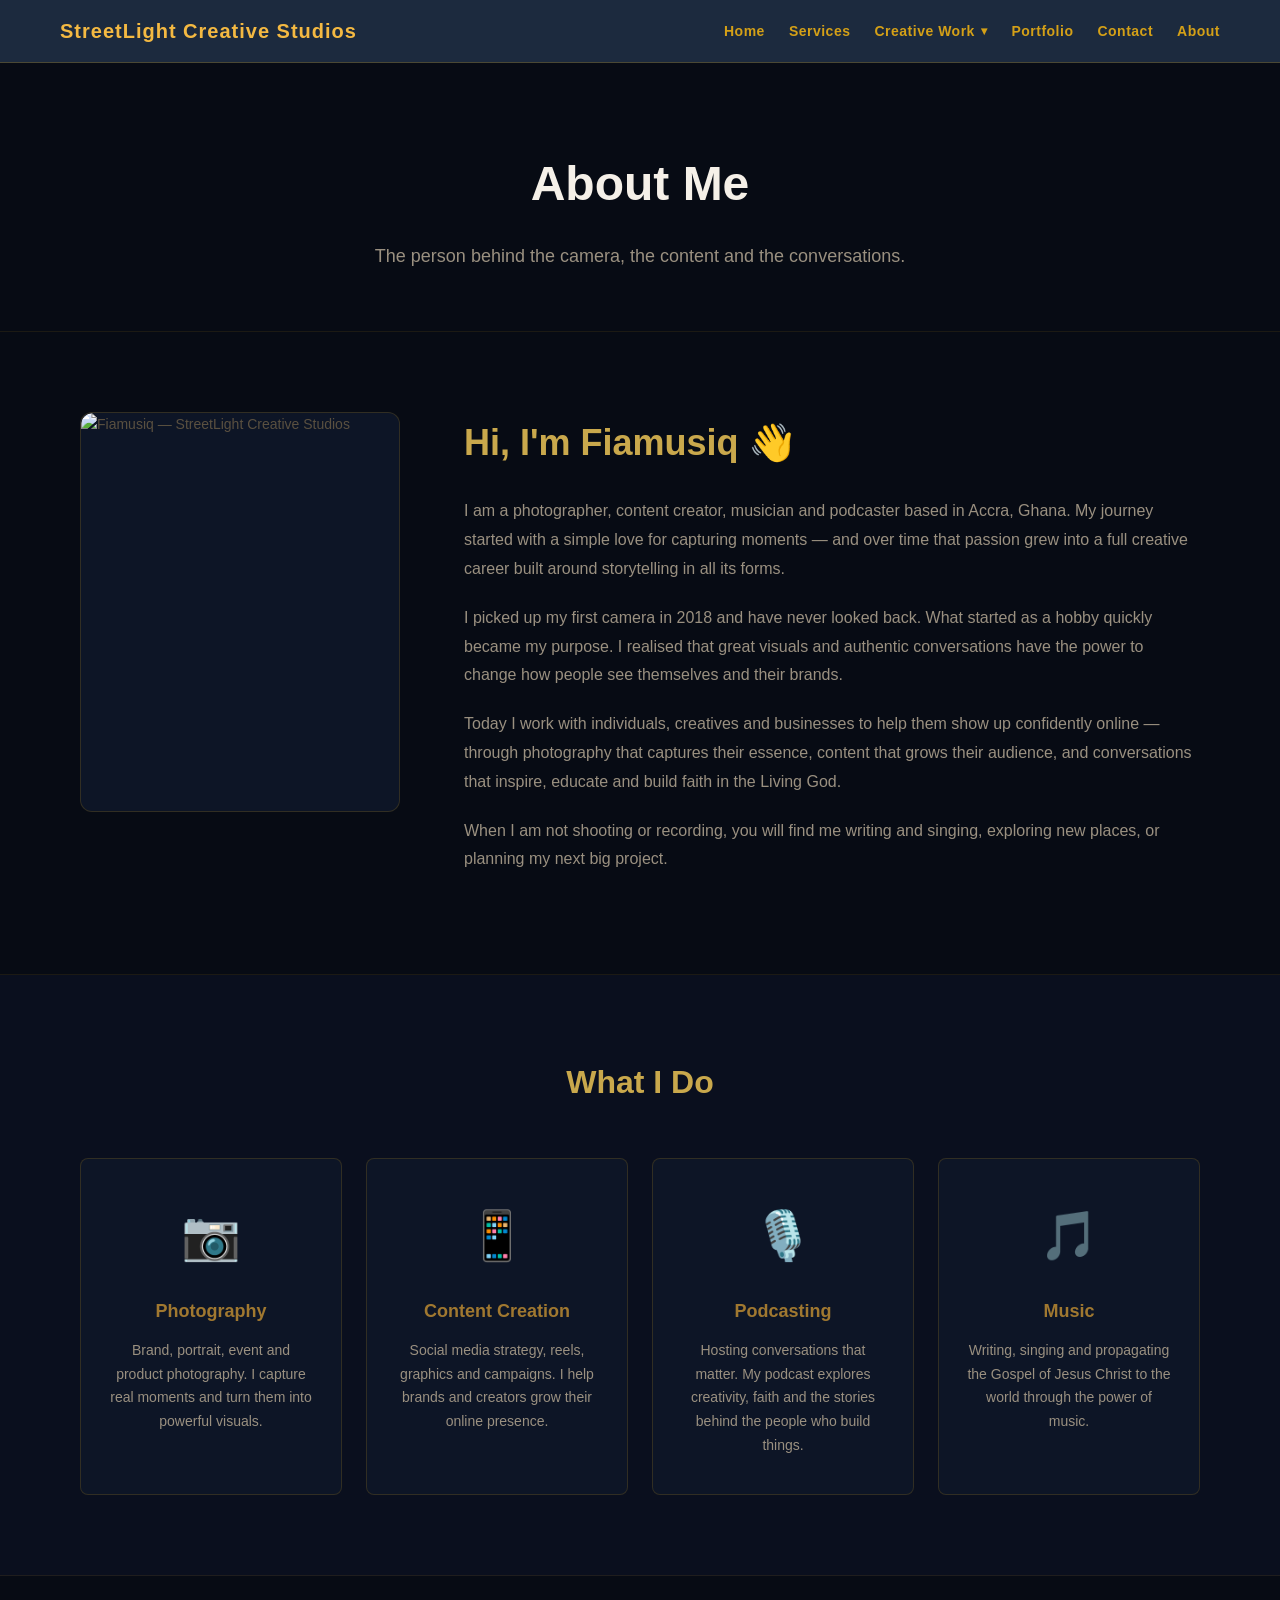
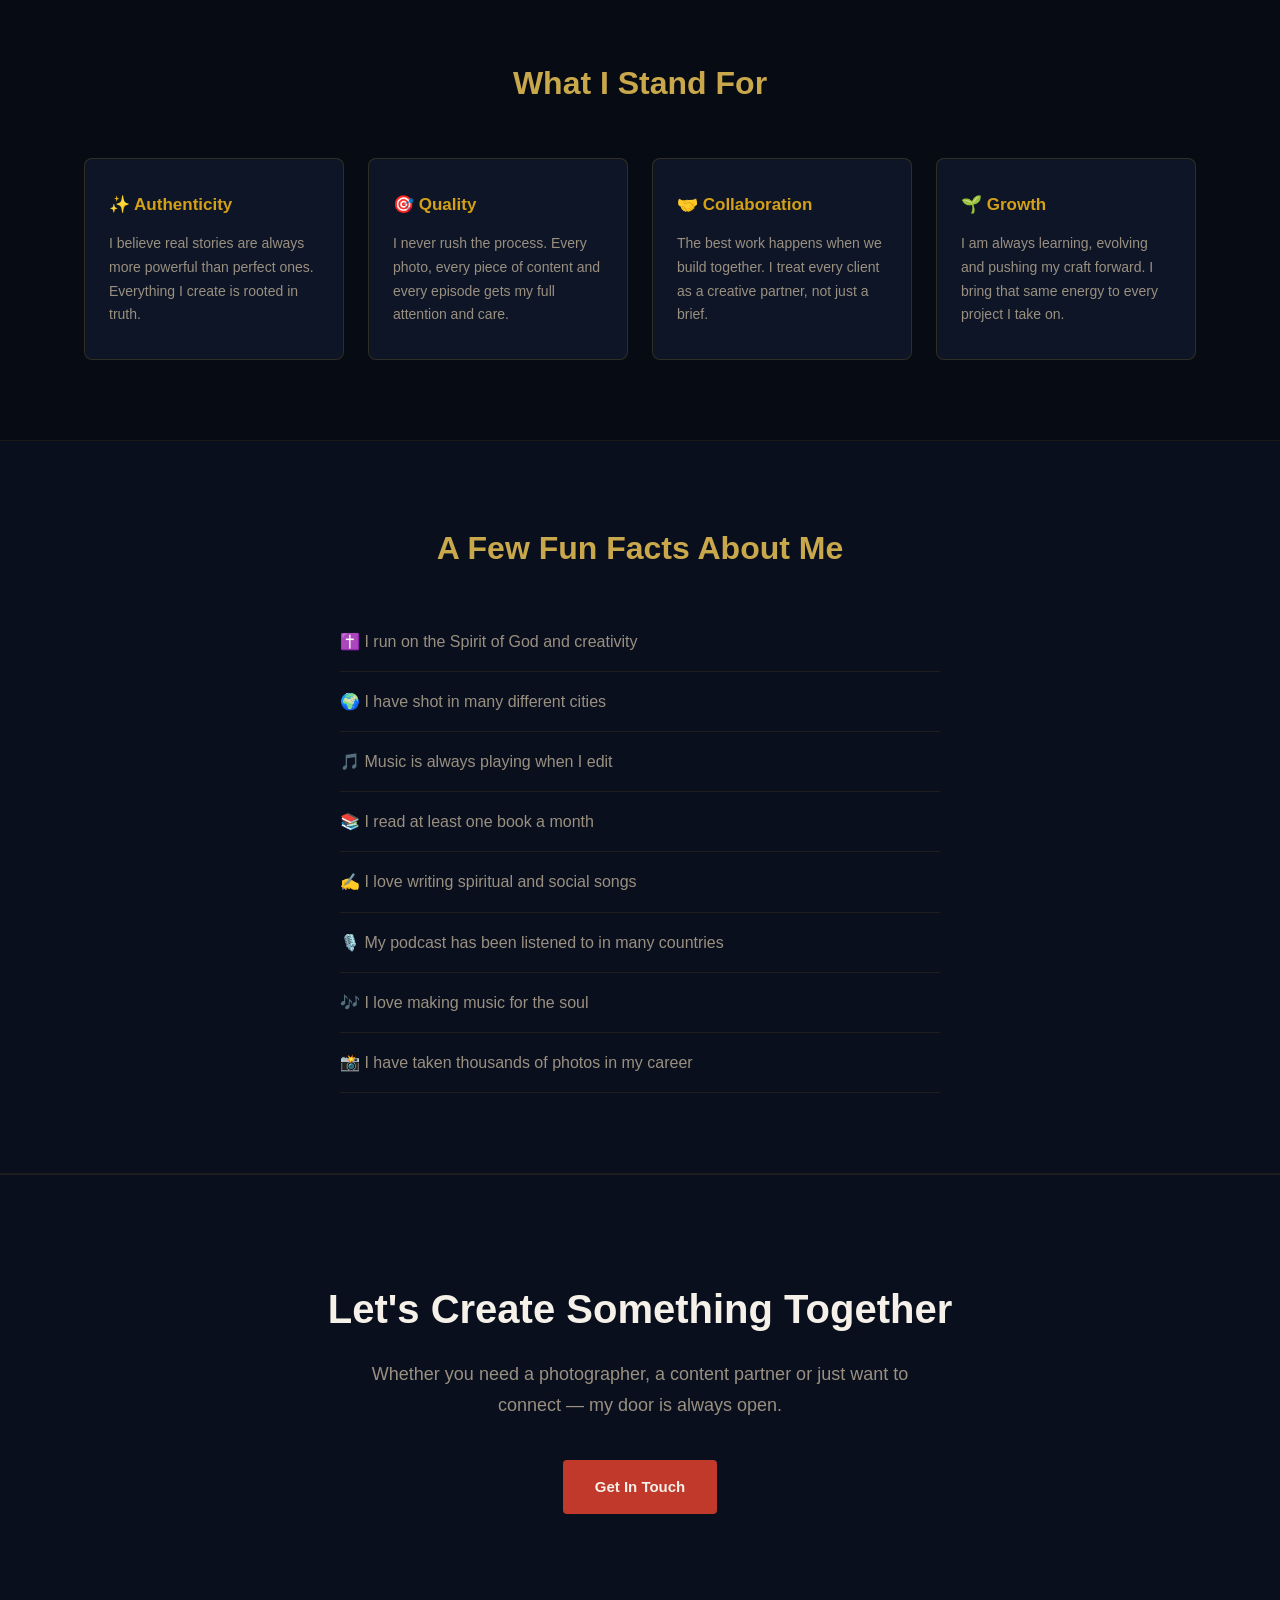
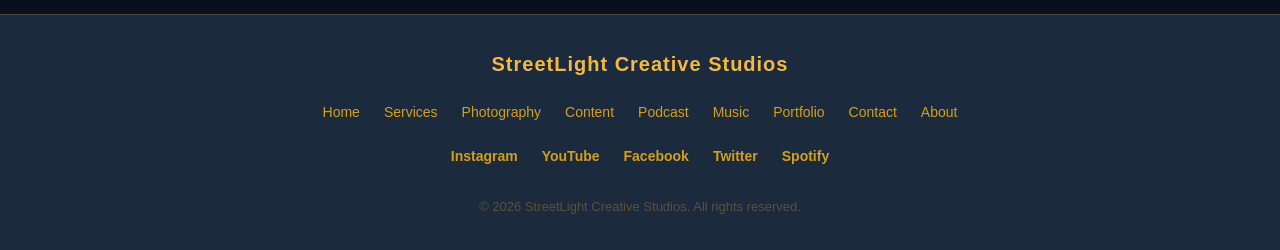
==== commit 1ce5d808: "Change the "i" in the StreetLight logo text to glow-i." ====
--- a/about.html
+++ b/about.html
@@ -36,7 +36,7 @@
     <!-- NAVBAR -->
     <nav class="navbar">
       <div class="nav-logo">
-  <a href="index.html">StreetLight Creative Studios</a>
+  <a href="index.html">StreetL<span class="glow-i">i</span>ght Creative Studios</a>
       </div>
       <ul class="nav-links">
         <li><a href="index.html">Home</a></li>
@@ -164,7 +164,7 @@
     <!-- FOOTER -->
     <footer class="footer">
      <div class="footer-logo">
-  StreetLight Creative Studios
+  StreetL<span class="glow-i">i</span>ght Creative Studios
      </div>
       <div class="footer-links">
         <a href="index.html">Home</a>
